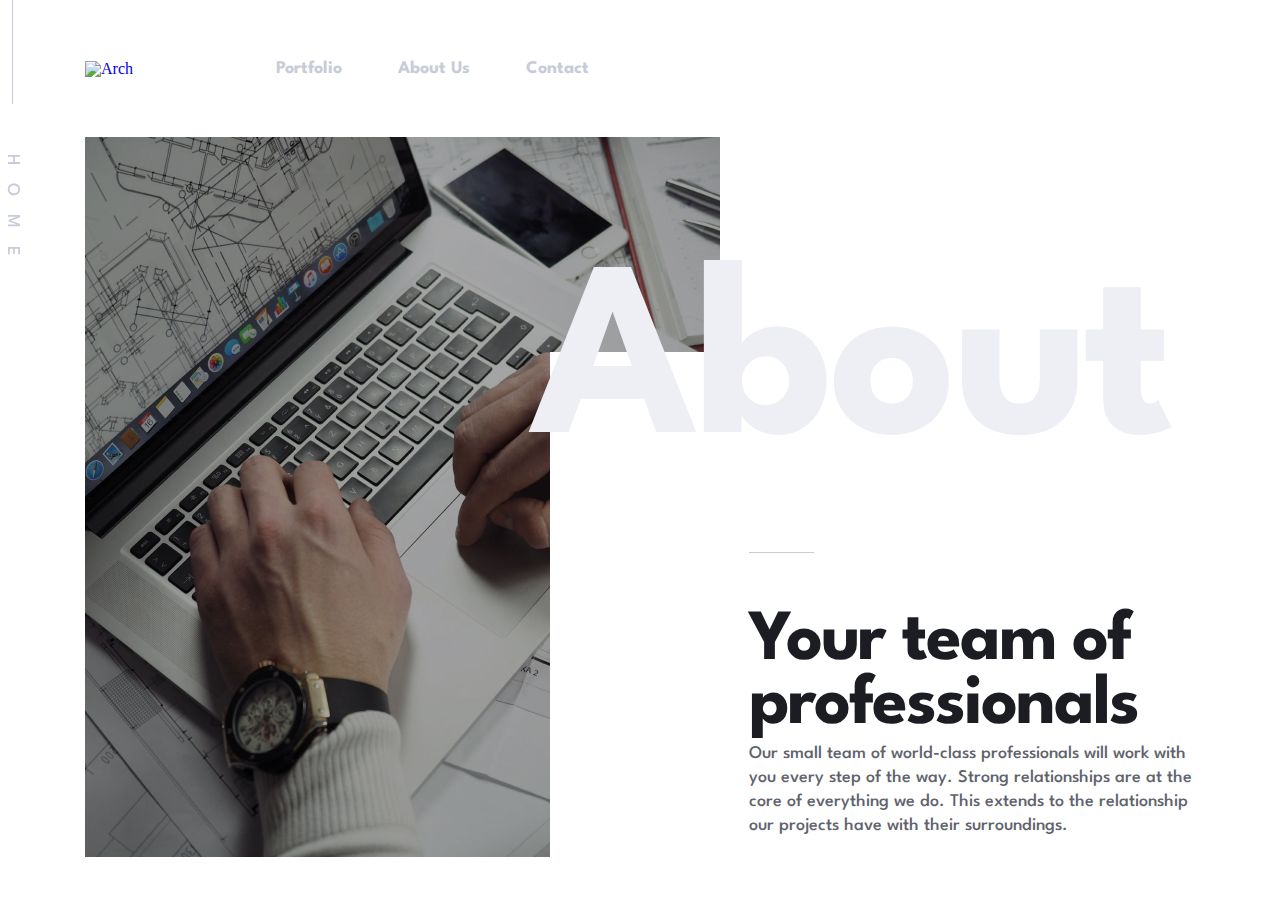
==== about.html @ a63f245d "feat: add section-team" ====
<!DOCTYPE html>
<html lang="en">
<head>
    <meta charset="UTF-8">
    <meta name="viewport" content="width=device-width, initial-scale=1.0">
    <title>Document</title>
    <link rel="stylesheet" href="./css/import.css">
</head>
<body>
    <div class="content">
        <div class="home-logo">
            <div class="line"></div>
            <div class="home">HOME</div>
        </div>
        <header class="contianer">
            <nav>
              <a href="#">
                <img src="./img/Arch.svg" alt="Arch" />
              </a>
              <ul>
                <li>
                  <a href="#">Portfolio</a>
                </li>
                <li>
                  <a href="#">About Us</a>
                </li>
                <li>
                  <a href="#">Contact</a>
                </li>
              </ul>
            </nav>
        </header>
    </div>
    <main>
        <section class="team contianer">
            <div class="info">
                <h3>About</h3>
                <div class="your-of">
                  <div class="line"></div>
                  <h4>Your team of professionals</h4>
                  <p>Our small team of world-class professionals will work with you every step of the way. Strong relationships are at the core of everything we do. This extends to the relationship our projects have with their surroundings.</p>
                </div>
            </div>

        </section>
    </main>
    
</body>
</html>
---- css/import.css ----
/* http://meyerweb.com/eric/tools/css/reset/ 
   v2.0 | 20110126
   License: none (public domain)
*/
@import url("https://fonts.googleapis.com/css2?family=Antonio:wght@100..700&family=Barlow+Condensed:ital,wght@0,100;0,200;0,300;0,400;0,500;0,600;0,700;0,800;0,900;1,100;1,200;1,300;1,400;1,500;1,600;1,700;1,800;1,900&family=Barlow:ital,wght@0,100;0,200;0,300;0,400;0,500;0,600;0,700;0,800;0,900;1,100;1,200;1,300;1,400;1,500;1,600;1,700;1,800;1,900&family=DM+Sans:ital,opsz,wght@0,9..40,100..1000;1,9..40,100..1000&family=Fraunces:ital,opsz,wght@0,9..144,100..900;1,9..144,100..900&family=Ibarra+Real+Nova:ital,wght@0,400..700;1,400..700&family=Inter:slnt@-10..0&family=Kumbh+Sans:wght@100..900&family=League+Spartan:wght@100..900&family=Lexend+Deca&family=Lexend:wght@100..900&family=Manrope:wght@200..800&family=Montserrat:ital,wght@0,100..900;1,100..900&family=Nunito+Sans:ital,opsz,wght@0,6..12,200..1000;1,6..12,200..1000&family=Open+Sans:ital,wght@0,300..800;1,300..800&family=Oswald:wght@200..700&family=Poppins:ital,wght@0,100;0,200;0,300;0,400;0,500;0,600;0,700;0,800;0,900;1,100;1,200;1,300;1,400;1,500;1,600;1,700;1,800;1,900&family=Public+Sans:ital,wght@0,700;1,700&family=Raleway:ital,wght@0,100..900;1,100..900&family=Roboto:ital,wght@0,100;0,300;0,400;0,500;0,700;0,900;1,100;1,300;1,400;1,500;1,700;1,900&family=Rubik:wght@700&display=swap");
html, body, div, span, applet, object, iframe,
h1, h2, h3, h4, h5, h6, p, blockquote, pre,
a, abbr, acronym, address, big, cite, code,
del, dfn, em, img, ins, kbd, q, s, samp,
small, strike, strong, sub, sup, tt, var,
b, u, i, center,
dl, dt, dd, ol, ul, li,
fieldset, form, label, legend,
table, caption, tbody, tfoot, thead, tr, th, td,
article, aside, canvas, details, embed,
figure, figcaption, footer, header, hgroup,
menu, nav, output, ruby, section, summary,
time, mark, audio, video {
  margin: 0;
  padding: 0;
  border: 0;
  font-size: 100%;
  font: inherit;
  vertical-align: baseline;
}

/* HTML5 display-role reset for older browsers */
article, aside, details, figcaption, figure,
footer, header, hgroup, menu, nav, section {
  display: block;
}

body {
  line-height: 1;
}

ol, ul {
  list-style: none;
}

blockquote, q {
  quotes: none;
}

blockquote:before, blockquote:after,
q:before, q:after {
  content: "";
  content: none;
}

table {
  border-collapse: collapse;
  border-spacing: 0;
}

* {
  margin: 0;
  padding: 0;
  box-sizing: border-box;
}

body input button a {
  font-family: "Rubik", sans-seri;
}

ul li {
  list-style: none;
}

a {
  text-decoration: none;
}

.contianer {
  width: 100%;
  max-width: 1110px;
  margin-left: auto;
  margin-right: auto;
  position: relative;
}

.content {
  width: 100%;
  max-width: 1314px;
  margin-left: auto;
  margin-right: auto;
  -moz-column-gap: 72px;
       column-gap: 72px;
}

.btn-our {
  width: 252px;
  height: 72px;
  display: flex;
  align-items: center;
  justify-content: center;
  padding: 0 34.5px;
  -moz-column-gap: 24px;
       column-gap: 24px;
  background-color: #1B1D23;
  border: 0;
}
.btn-our:hover {
  cursor: pointer;
  background-color: #60636D;
}
.btn-our:active {
  background-color: #C8CCD8;
}

.btn {
  width: 80px;
  height: 80px;
  display: flex;
  justify-content: center;
  align-items: center;
  font-family: League Spartan;
  font-size: 18px;
  font-weight: 700;
  line-height: 25px;
  text-align: center;
  color: #7D828F;
  background-color: white;
  border: 0;
}
.btn:hover {
  cursor: pointer;
  background-color: #EEEFF4;
  color: #7D828F;
}
.btn:active {
  background-color: #1B1D23;
  color: white;
}

.btn-about-us {
  padding: 25px 32px 22px 35px;
  display: flex;
  -moz-column-gap: 24px;
       column-gap: 24px;
  background-color: #1B1D23;
  border: 0;
}
.btn-about-us:hover {
  cursor: pointer;
  background-color: #60636D;
}
.btn-about-us:active {
  background-color: #C8CCD8;
}

.home-logo {
  width: 24px;
  height: 272px;
  display: flex;
  margin-right: 15px;
  flex-direction: column;
  align-items: center;
  position: fixed;
}
.home-logo .line {
  width: 1px;
  height: 104px;
  background-color: #c8ccd8;
}
.home-logo .home {
  font-family: League Spartan;
  font-size: 18px;
  font-weight: 500;
  line-height: 24px;
  letter-spacing: 18px;
  text-align: left;
  color: #c8ccd8;
  transform: rotate(90deg);
  margin-top: 98px;
}

header {
  padding: 56px 0px;
}
header nav {
  width: 100%;
  max-width: 504px;
  display: flex;
  justify-content: space-between;
  align-items: center;
}
header nav ul {
  width: 100%;
  max-width: 313px;
  display: flex;
  justify-content: space-between;
  align-items: center;
}
header nav ul li a {
  font-family: League Spartan;
  font-size: 18px;
  font-weight: 700;
  line-height: 25px;
  text-align: left;
  color: #c8ccd8;
}
header nav ul li a:hover {
  cursor: pointer;
  color: #1b1d23;
}

.project {
  background-image: url(../img/Project.png);
  background-repeat: no-repeat;
  height: 720px;
}
.project .project-info {
  padding-left: 190px;
  padding-top: 186px;
  width: 100%;
  max-width: 544px;
  display: flex;
  flex-direction: column;
  align-items: flex-start;
  justify-content: flex-start;
}
.project .project-info h1 {
  font-family: League Spartan;
  font-size: 96px;
  font-weight: 700;
  line-height: 80px;
  letter-spacing: -2px;
  text-align: left;
  color: #fff;
  margin-bottom: 10px;
}
.project .project-info p {
  width: 100%;
  max-width: 445px;
  font-family: League Spartan;
  font-size: 18px;
  font-weight: 500;
  line-height: 24px;
  text-align: left;
  color: #fff;
}
.project .project-info button {
  margin-top: 41px;
}
.project p {
  font-family: League Spartan;
  font-size: 18px;
  font-weight: 700;
  line-height: 25px;
  text-align: right;
}

.section-btn {
  width: 100%;
  max-width: 320px;
  display: flex;
  margin-left: 22px;
  transform: translateY(-80px);
}

main .studio {
  margin-top: 28px;
  background-image: url(../img/studio.png);
  background-size: 375px;
  background-position: right bottom;
  background-repeat: no-repeat;
}
main .studio h2 {
  font-family: League Spartan;
  font-size: 250px;
  line-height: 200px;
  letter-spacing: -5px;
  text-align: left;
  color: #eeeff4;
  margin-left: 20px;
}
main .studio .studio-info {
  transform: translateY(-30px);
  margin-left: 189px;
  width: 100%;
  max-width: 446px;
}
main .studio .studio-info h3 {
  font-family: League Spartan;
  font-size: 72px;
  font-weight: 700;
  line-height: 64px;
  letter-spacing: -2px;
  text-align: left;
  color: #1b1d23;
  padding-bottom: 43px;
}
main .studio .studio-info .pragraph {
  display: flex;
  flex-direction: column;
  row-gap: 30px;
}
main .studio .studio-info .pragraph p {
  font-family: League Spartan;
  font-size: 18px;
  font-weight: 500;
  line-height: 24px;
  text-align: left;
  color: #60636d;
}
main .small {
  margin-top: 200px;
  background-repeat: no-repeat;
  height: 560px;
  background-image: url(../img/small-team.png);
  background-position: right top;
  display: flex;
  flex-direction: column;
  justify-content: center;
}
main .small .team {
  display: flex;
  flex-direction: column;
  align-items: flex-start;
  row-gap: 27px;
  width: 100%;
  max-width: 445px;
  margin-left: 190px;
  margin-top: 167px;
}
main .small .team h3 {
  font-family: League Spartan;
  font-size: 72px;
  font-weight: 700;
  line-height: 64px;
  letter-spacing: -2px;
  text-align: left;
  color: #ffffff;
}
main .small .team button p {
  font-family: League Spartan;
  font-size: 18px;
  font-weight: 700;
  line-height: 25px;
  text-align: right;
  color: white;
}
main .featured {
  margin-top: 200px;
  margin-bottom: 64px;
  display: flex;
  justify-content: space-between;
  align-items: center;
}
main .featured h2 {
  font-family: League Spartan;
  font-size: 72px;
  font-weight: 700;
  line-height: 64px;
  letter-spacing: -2px;
  text-align: left;
}
main .featured button p {
  font-family: League Spartan;
  font-size: 18px;
  font-weight: 700;
  line-height: 25px;
  text-align: right;
  color: white;
}
main .card {
  display: flex;
  justify-content: space-between;
  align-items: center;
  -moz-column-gap: 5px;
       column-gap: 5px;
}
main .card .de-sol {
  width: 100%;
  max-width: 350px;
  height: 560px;
  background-image: url(../img/de-sol.png);
  background-repeat: no-repeat;
}
main .card .de-sol h5 {
  font-family: League Spartan;
  font-size: 250px;
  font-weight: 700;
  line-height: 200px;
  letter-spacing: -5px;
  text-align: right;
  color: #ffffff;
  opacity: 50%;
  margin-top: 45px;
  margin-right: -16px;
  margin-bottom: 212px;
}
main .card .de-sol .info {
  margin-left: 40px;
}
main .card .de-sol .info h4 {
  font-family: League Spartan;
  font-size: 32px;
  font-weight: 700;
  line-height: 40px;
  text-align: left;
  color: #fff;
}
main .card .de-sol .info p {
  font-family: League Spartan;
  font-size: 18px;
  font-weight: 500;
  line-height: 24px;
  text-align: left;
  color: #fff;
}
main .card .tower {
  width: 100%;
  max-width: 350px;
  height: 560px;
  background-image: url(../img/tower.png);
  background-repeat: no-repeat;
}
main .card .tower h5 {
  font-family: League Spartan;
  font-size: 250px;
  font-weight: 700;
  line-height: 200px;
  letter-spacing: -5px;
  text-align: right;
  color: #ffffff;
  opacity: 50%;
  margin-top: 45px;
  margin-right: -16px;
  margin-bottom: 212px;
}
main .card .tower .info {
  margin-left: 40px;
}
main .card .tower .info h4 {
  font-family: League Spartan;
  font-size: 32px;
  font-weight: 700;
  line-height: 40px;
  text-align: left;
  color: #fff;
}
main .card .tower .info p {
  font-family: League Spartan;
  font-size: 18px;
  font-weight: 500;
  line-height: 24px;
  text-align: left;
  color: #fff;
}
main .card .prototype {
  width: 100%;
  max-width: 350px;
  height: 560px;
  background-repeat: no-repeat;
  background-image: url(../img/protaype.png);
}
main .card .prototype h5 {
  font-family: League Spartan;
  font-size: 250px;
  font-weight: 700;
  line-height: 200px;
  letter-spacing: -5px;
  text-align: right;
  color: #ffffff;
  opacity: 50%;
  margin-top: 45px;
  margin-right: -16px;
  margin-bottom: 212px;
}
main .card .prototype .info {
  margin-left: 40px;
}
main .card .prototype .info h4 {
  font-family: League Spartan;
  font-size: 32px;
  font-weight: 700;
  line-height: 40px;
  text-align: left;
  color: #fff;
}
main .card .prototype .info p {
  font-family: League Spartan;
  font-size: 18px;
  font-weight: 500;
  line-height: 24px;
  text-align: left;
  color: #fff;
}

footer {
  display: flex;
  justify-content: space-between;
  align-items: center;
  background-image: linear-gradient(to right, #eeeff4 90%, #fff 90%);
  margin-top: 200px;
}
footer nav {
  width: 100%;
  max-width: 598px;
  display: flex;
  align-items: center;
  -moz-column-gap: 85px;
       column-gap: 85px;
}
footer nav .div-arch {
  width: 200px;
  height: 200px;
  background-color: #1b1d23;
  display: flex;
  justify-content: center;
  align-items: center;
}
footer nav ul {
  width: 100%;
  max-width: 313px;
  display: flex;
  justify-content: space-between;
  align-items: center;
}
footer nav ul li a {
  font-family: League Spartan;
  font-size: 18px;
  font-weight: 700;
  line-height: 25px;
  text-align: left;
  color: #c8ccd8;
}
footer nav ul li a:hover {
  cursor: pointer;
  color: #1b1d23;
}
footer button p {
  font-family: League Spartan;
  font-size: 18px;
  font-weight: 700;
  line-height: 25px;
  text-align: right;
  color: #fff;
}

main .team {
  background-image: url(../img/About.png);
  background-repeat: no-repeat;
  background-size: 635px;
  height: 720px;
  display: flex;
  justify-content: flex-end;
  align-items: flex-end;
}
main .team .info {
  width: 100%;
  max-width: 645px;
  height: 505px;
  display: flex;
  flex-direction: column;
  align-items: flex-end;
  background-color: #fff;
  justify-content: space-between;
}
main .team .info h3 {
  font-family: League Spartan;
  font-size: 250px;
  font-weight: 700;
  line-height: 200px;
  letter-spacing: -5px;
  text-align: right;
  color: #EEEFF4;
  transform: translate(-25px, -80px);
}
main .team .info .your-of {
  width: 100%;
  height: 341px;
  max-width: 446px;
}
main .team .info .your-of .line {
  width: 65px;
  height: 1px;
  left: 1px;
  background-color: #C8CCD8;
}
main .team .info .your-of h4 {
  font-family: League Spartan;
  font-size: 72px;
  font-weight: 700;
  line-height: 64px;
  letter-spacing: -2px;
  text-align: left;
  color: #1B1D23;
  margin-top: 57px;
  margin-bottom: 4px;
}
main .team .info .your-of p {
  font-family: League Spartan;
  font-size: 18px;
  font-weight: 500;
  line-height: 24px;
  text-align: left;
  color: #60636D;
}/*# sourceMappingURL=import.css.map */
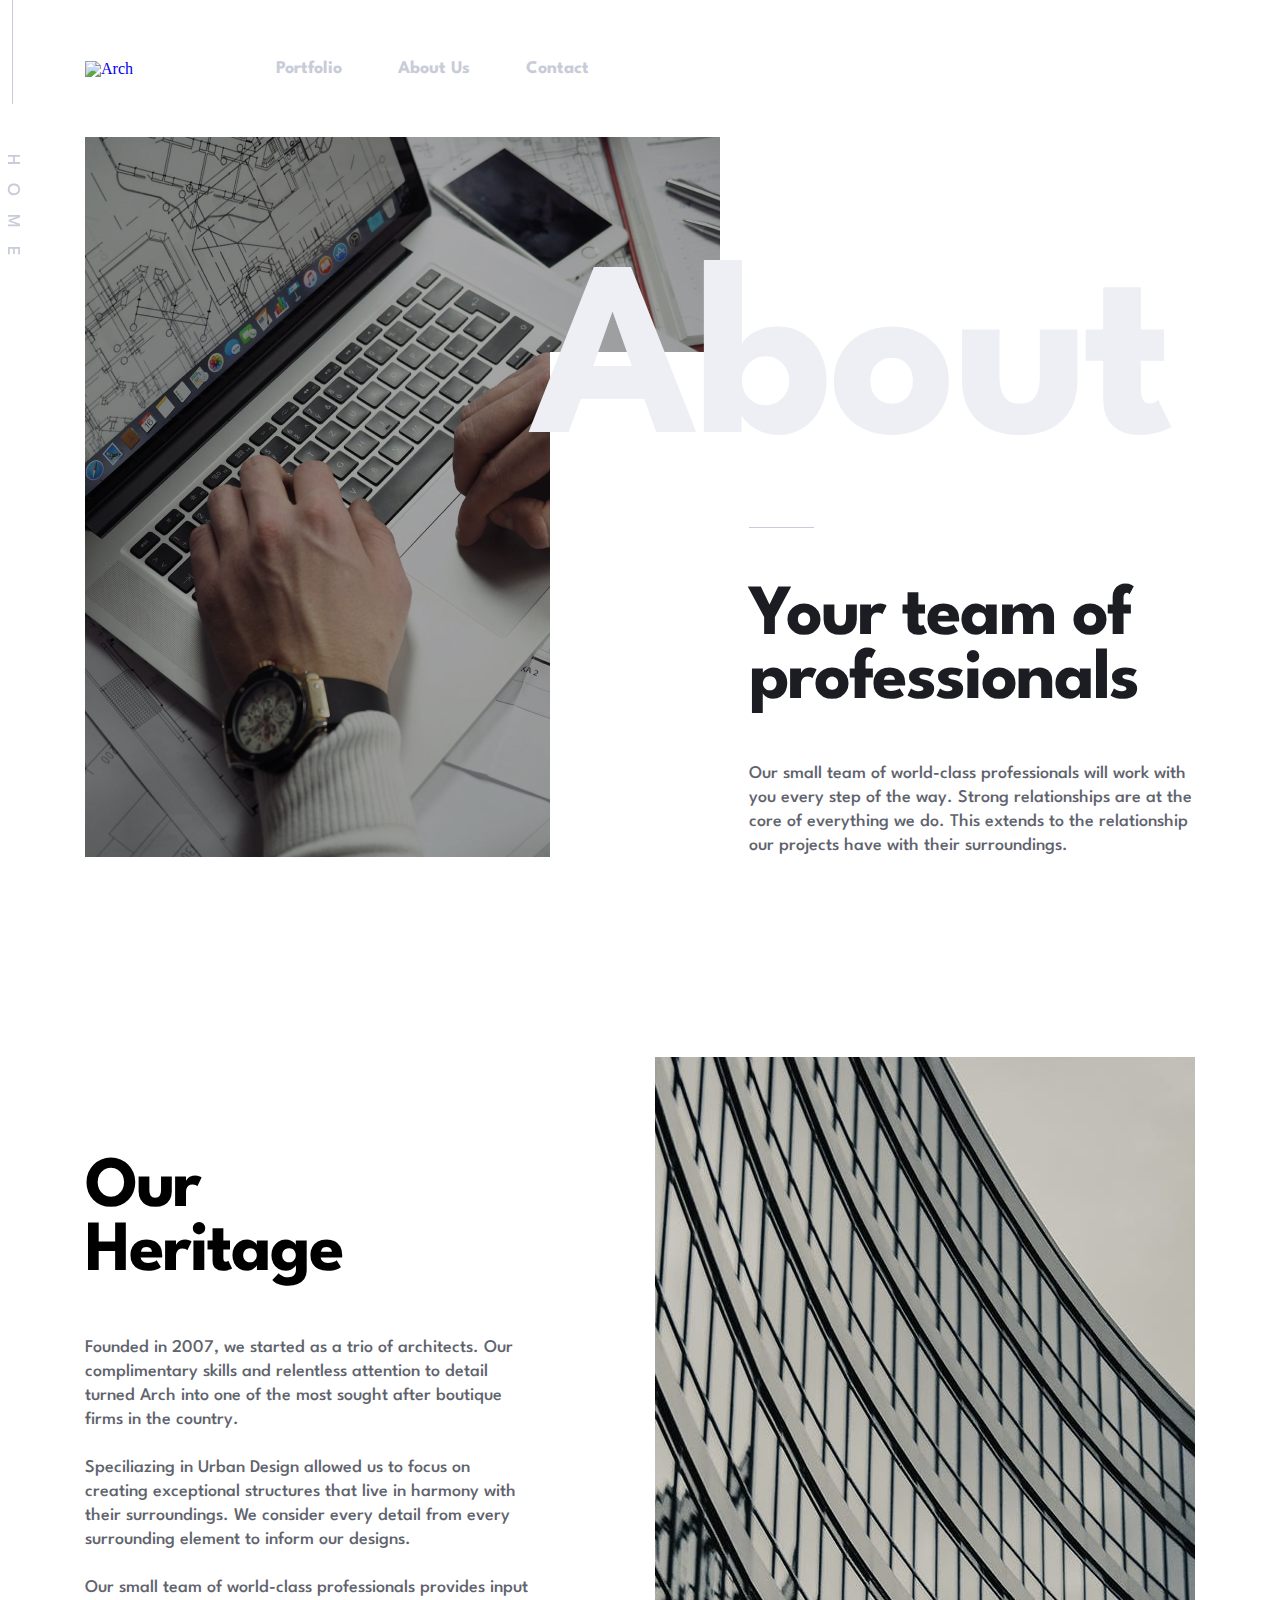
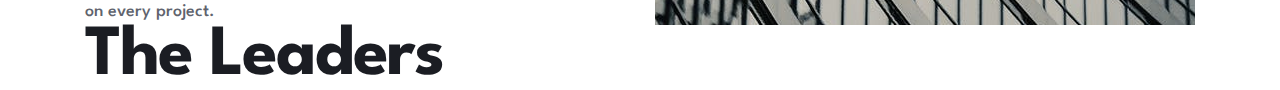
==== commit 5e5458c9: "feat: add h4 the section-leaders" ====
--- a/about.html
+++ b/about.html
@@ -41,6 +41,17 @@
                   <p>Our small team of world-class professionals will work with you every step of the way. Strong relationships are at the core of everything we do. This extends to the relationship our projects have with their surroundings.</p>
                 </div>
             </div>
+        </section>
+        <section class="heritage contianer">
+          <h4>Our Heritage</h4>
+          <div class="paragrif">
+            <p>Founded in 2007, we started as a trio of architects. Our complimentary skills and relentless attention to detail turned Arch into one of the most sought after boutique firms in the country.</p>
+            <p>Speciliazing in Urban Design allowed us to focus on creating exceptional structures that live in harmony with their surroundings. We consider every detail from every surrounding element to inform our designs. </p>
+            <p>Our small team of world-class professionals provides input on every project.</p>
+          </div>
+        </section>
+        <section class="leaders contianer">
+          <h4>The Leaders</h4>
 
         </section>
     </main>
--- a/css/import.css
+++ b/css/import.css
@@ -573,6 +573,7 @@
   width: 100%;
   height: 341px;
   max-width: 446px;
+  transform: translateY(-25px);
 }
 main .team .info .your-of .line {
   width: 65px;
@@ -589,7 +590,7 @@
   text-align: left;
   color: #1B1D23;
   margin-top: 57px;
-  margin-bottom: 4px;
+  margin-bottom: 49px;
 }
 main .team .info .your-of p {
   font-family: League Spartan;
@@ -598,4 +599,52 @@
   line-height: 24px;
   text-align: left;
   color: #60636D;
+}
+main .heritage {
+  background-image: url(../img/heritoge.png);
+  background-repeat: no-repeat;
+  background-position: top right;
+  height: 568px;
+  margin-top: 200px;
+}
+main .heritage h4 {
+  padding-top: 100px;
+  width: 100%;
+  max-width: 350px;
+  font-family: League Spartan;
+  font-size: 72px;
+  font-weight: 700;
+  line-height: 64px;
+  letter-spacing: -2px;
+  text-align: left;
+  margin-bottom: 51px;
+}
+main .heritage .paragrif {
+  width: 100%;
+  max-width: 445px;
+  height: 288px;
+  display: flex;
+  flex-direction: column;
+  justify-content: space-between;
+}
+main .heritage .paragrif p {
+  font-family: League Spartan;
+  font-size: 18px;
+  font-weight: 500;
+  line-height: 24px;
+  text-align: left;
+  color: #60636D;
+}
+main .leaders {
+  display: flex;
+  justify-content: space-between;
+}
+main .leaders h4 {
+  font-family: League Spartan;
+  font-size: 72px;
+  font-weight: 700;
+  line-height: 64px;
+  letter-spacing: -2px;
+  text-align: left;
+  color: #1B1D23;
 }/*# sourceMappingURL=import.css.map */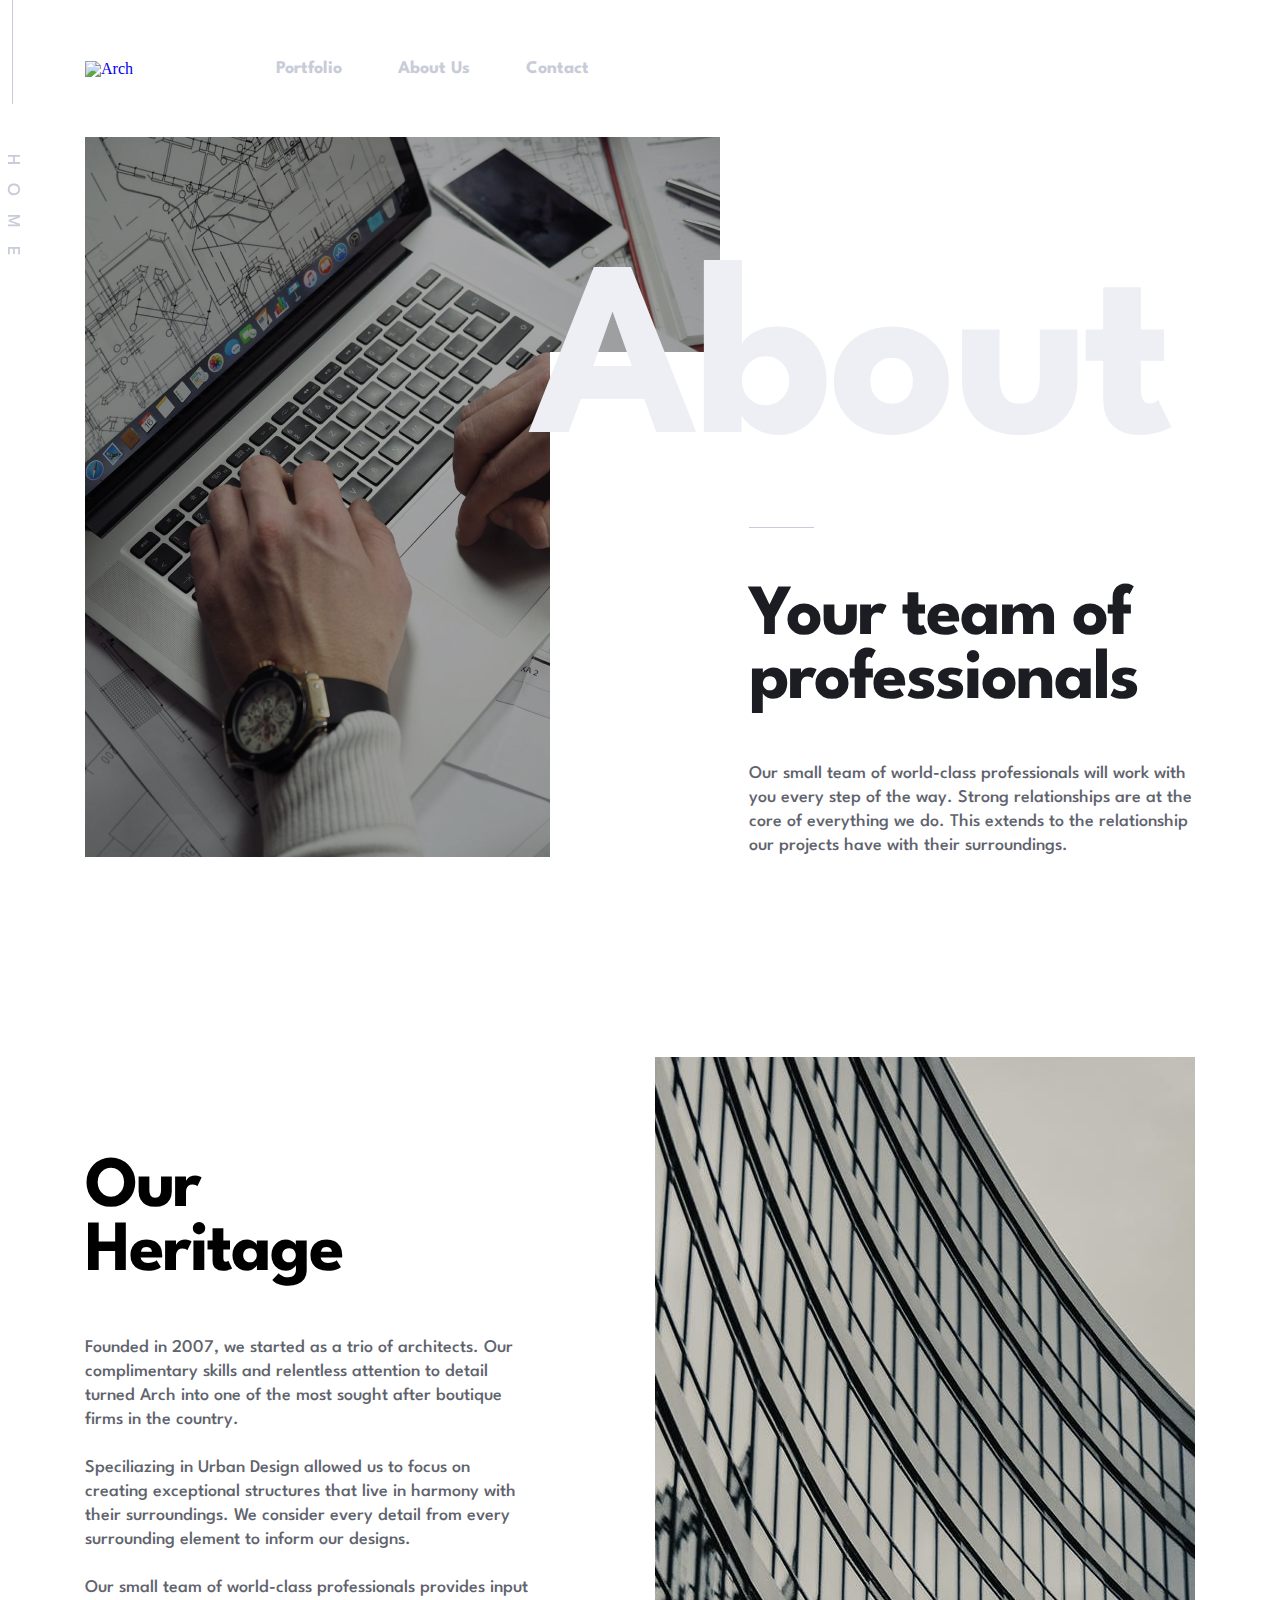
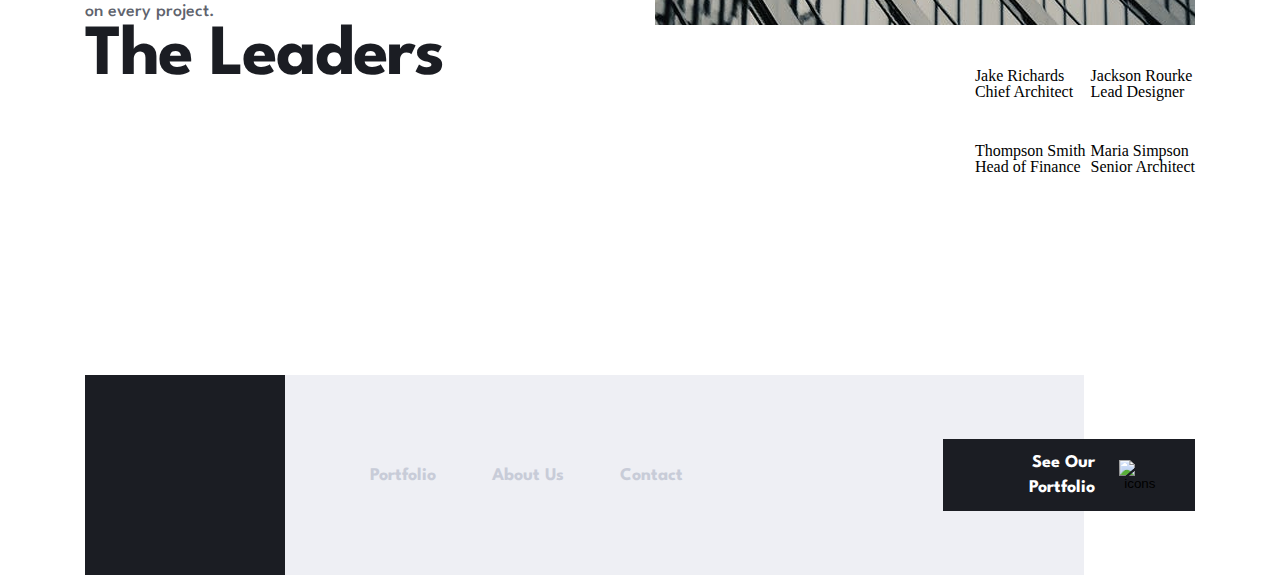
==== commit 80685631: "feat:add about footer" ====
--- a/about.html
+++ b/about.html
@@ -1,60 +1,178 @@
 <!DOCTYPE html>
 <html lang="en">
-<head>
-    <meta charset="UTF-8">
-    <meta name="viewport" content="width=device-width, initial-scale=1.0">
+  <head>
+    <meta charset="UTF-8" />
+    <meta name="viewport" content="width=device-width, initial-scale=1.0" />
     <title>Document</title>
-    <link rel="stylesheet" href="./css/import.css">
-</head>
-<body>
+    <link rel="stylesheet" href="./css/import.css" />
+  </head>
+  <body>
     <div class="content">
-        <div class="home-logo">
-            <div class="line"></div>
-            <div class="home">HOME</div>
-        </div>
-        <header class="contianer">
-            <nav>
-              <a href="#">
-                <img src="./img/Arch.svg" alt="Arch" />
-              </a>
-              <ul>
-                <li>
-                  <a href="#">Portfolio</a>
-                </li>
-                <li>
-                  <a href="#">About Us</a>
-                </li>
-                <li>
-                  <a href="#">Contact</a>
-                </li>
-              </ul>
-            </nav>
-        </header>
+      <div class="home-logo">
+        <div class="line"></div>
+        <div class="home">HOME</div>
+      </div>
+      <header class="contianer">
+        <nav>
+          <a href="#">
+            <img src="./img/Arch.svg" alt="Arch" />
+          </a>
+          <ul>
+            <li>
+              <a href="#">Portfolio</a>
+            </li>
+            <li>
+              <a href="#">About Us</a>
+            </li>
+            <li>
+              <a href="#">Contact</a>
+            </li>
+          </ul>
+        </nav>
+      </header>
     </div>
     <main>
-        <section class="team contianer">
-            <div class="info">
-                <h3>About</h3>
-                <div class="your-of">
-                  <div class="line"></div>
-                  <h4>Your team of professionals</h4>
-                  <p>Our small team of world-class professionals will work with you every step of the way. Strong relationships are at the core of everything we do. This extends to the relationship our projects have with their surroundings.</p>
-                </div>
-            </div>
-        </section>
-        <section class="heritage contianer">
-          <h4>Our Heritage</h4>
-          <div class="paragrif">
-            <p>Founded in 2007, we started as a trio of architects. Our complimentary skills and relentless attention to detail turned Arch into one of the most sought after boutique firms in the country.</p>
-            <p>Speciliazing in Urban Design allowed us to focus on creating exceptional structures that live in harmony with their surroundings. We consider every detail from every surrounding element to inform our designs. </p>
-            <p>Our small team of world-class professionals provides input on every project.</p>
+      <section class="team contianer">
+        <div class="info">
+          <h3>About</h3>
+          <div class="your-of">
+            <div class="line"></div>
+            <h4>Your team of professionals</h4>
+            <p>
+              Our small team of world-class professionals will work with you
+              every step of the way. Strong relationships are at the core of
+              everything we do. This extends to the relationship our projects
+              have with their surroundings.
+            </p>
           </div>
-        </section>
-        <section class="leaders contianer">
-          <h4>The Leaders</h4>
+        </div>
+      </section>
+      <section class="heritage contianer">
+        <h4>Our Heritage</h4>
+        <div class="paragrif">
+          <p>
+            Founded in 2007, we started as a trio of architects. Our
+            complimentary skills and relentless attention to detail turned Arch
+            into one of the most sought after boutique firms in the country.
+          </p>
+          <p>
+            Speciliazing in Urban Design allowed us to focus on creating
+            exceptional structures that live in harmony with their surroundings.
+            We consider every detail from every surrounding element to inform
+            our designs.
+          </p>
+          <p>
+            Our small team of world-class professionals provides input on every
+            project.
+          </p>
+        </div>
+      </section>
+      <section class="leaders contianer">
+        <h4>The Leaders</h4>
+        <div class="card">
+          <div class="list">
+            <article>
+              <div class="richards">
+                <a href="#">
+                  <svg width="40" height="40" viewBox="0 0 40 40" fill="none" xmlns="http://www.w3.org/2000/svg">
+                    <path id="Shape" fill-rule="evenodd" clip-rule="evenodd" d="M4 0H36C38.2 0 40 1.8 40 4V36C40 38.2 38.2 40 36 40H4C1.8 40 0 38.2 0 36V4C0 1.8 1.8 0 4 0ZM12 34V16H6V34H12ZM9 12.6C7 12.6 5.4 11 5.4 9C5.4 7 7 5.4 9 5.4C11 5.4 12.6 7 12.6 9C12.6 11 11 12.6 9 12.6ZM28 34H34V22.6C34 18.8 30.8 15.6 27 15.6C25.2 15.6 23 16.8 22 18.4V16H16V34H22V23.4C22 21.8001 23.4 20.4 25 20.4C26.6 20.4 28 21.8001 28 23.4V34Z" fill="white"/>
+                  </svg>
+                </a>
+                <a href="#">
+                  <svg width="40" height="33" viewBox="0 0 40 33" fill="none" xmlns="http://www.w3.org/2000/svg">
+                    <g id="iconmonstr-twitter-1">
+                    <path id="Path" d="M40 4.26167C38.5283 4.915 36.9467 5.355 35.2867 5.55333C36.9817 4.53833 38.2833 2.93 38.895 1.01333C37.31 1.95333 35.5533 2.63667 33.6833 3.005C32.1883 1.41 30.0533 0.413334 27.6933 0.413334C22.395 0.413334 18.5017 5.35667 19.6983 10.4883C12.88 10.1467 6.83333 6.88 2.785 1.915C0.635 5.60333 1.67 10.4283 5.32333 12.8717C3.98 12.8283 2.71333 12.46 1.60833 11.845C1.51833 15.6467 4.24333 19.2033 8.19 19.995C7.035 20.3083 5.77 20.3817 4.48333 20.135C5.52667 23.395 8.55667 25.7667 12.15 25.8333C8.7 28.5383 4.35333 29.7467 0 29.2333C3.63167 31.5617 7.94667 32.92 12.58 32.92C27.8167 32.92 36.425 20.0517 35.905 8.51C37.5083 7.35167 38.9 5.90667 40 4.26167Z" fill="white"/>
+                    </g>
+                  </svg>
+                </a>
+              </div>
+              <h5>
+                Jake Richards
+              </h5>
+              <p>Chief Architect</p>
+            </article>
+            <article>
+              <div class="smith">
+                <a href="#">
+                  <svg width="40" height="40" viewBox="0 0 40 40" fill="none" xmlns="http://www.w3.org/2000/svg">
+                    <path id="Shape" fill-rule="evenodd" clip-rule="evenodd" d="M4 0H36C38.2 0 40 1.8 40 4V36C40 38.2 38.2 40 36 40H4C1.8 40 0 38.2 0 36V4C0 1.8 1.8 0 4 0ZM12 34V16H6V34H12ZM9 12.6C7 12.6 5.4 11 5.4 9C5.4 7 7 5.4 9 5.4C11 5.4 12.6 7 12.6 9C12.6 11 11 12.6 9 12.6ZM28 34H34V22.6C34 18.8 30.8 15.6 27 15.6C25.2 15.6 23 16.8 22 18.4V16H16V34H22V23.4C22 21.8001 23.4 20.4 25 20.4C26.6 20.4 28 21.8001 28 23.4V34Z" fill="white"/>
+                  </svg>
+                </a>
+                <a href="#">
+                  <svg width="40" height="33" viewBox="0 0 40 33" fill="none" xmlns="http://www.w3.org/2000/svg">
+                    <g id="iconmonstr-twitter-1">
+                    <path id="Path" d="M40 4.26167C38.5283 4.915 36.9467 5.355 35.2867 5.55333C36.9817 4.53833 38.2833 2.93 38.895 1.01333C37.31 1.95333 35.5533 2.63667 33.6833 3.005C32.1883 1.41 30.0533 0.413334 27.6933 0.413334C22.395 0.413334 18.5017 5.35667 19.6983 10.4883C12.88 10.1467 6.83333 6.88 2.785 1.915C0.635 5.60333 1.67 10.4283 5.32333 12.8717C3.98 12.8283 2.71333 12.46 1.60833 11.845C1.51833 15.6467 4.24333 19.2033 8.19 19.995C7.035 20.3083 5.77 20.3817 4.48333 20.135C5.52667 23.395 8.55667 25.7667 12.15 25.8333C8.7 28.5383 4.35333 29.7467 0 29.2333C3.63167 31.5617 7.94667 32.92 12.58 32.92C27.8167 32.92 36.425 20.0517 35.905 8.51C37.5083 7.35167 38.9 5.90667 40 4.26167Z" fill="white"/>
+                    </g>
+                  </svg>
+                </a>
+              </div>
+              <h5>Thompson Smith</h5>
+              <p>Head of Finance</p>
+            </article>
+          </div>
+          <div class="list">
+            <article>
+              <div class="rourke">
+                <a href="#">
+                  <svg width="40" height="40" viewBox="0 0 40 40" fill="none" xmlns="http://www.w3.org/2000/svg">
+                    <path id="Shape" fill-rule="evenodd" clip-rule="evenodd" d="M4 0H36C38.2 0 40 1.8 40 4V36C40 38.2 38.2 40 36 40H4C1.8 40 0 38.2 0 36V4C0 1.8 1.8 0 4 0ZM12 34V16H6V34H12ZM9 12.6C7 12.6 5.4 11 5.4 9C5.4 7 7 5.4 9 5.4C11 5.4 12.6 7 12.6 9C12.6 11 11 12.6 9 12.6ZM28 34H34V22.6C34 18.8 30.8 15.6 27 15.6C25.2 15.6 23 16.8 22 18.4V16H16V34H22V23.4C22 21.8001 23.4 20.4 25 20.4C26.6 20.4 28 21.8001 28 23.4V34Z" fill="white"/>
+                  </svg>
+                </a>
+                <a href="#">
+                  <svg width="40" height="33" viewBox="0 0 40 33" fill="none" xmlns="http://www.w3.org/2000/svg">
+                    <g id="iconmonstr-twitter-1">
+                    <path id="Path" d="M40 4.26167C38.5283 4.915 36.9467 5.355 35.2867 5.55333C36.9817 4.53833 38.2833 2.93 38.895 1.01333C37.31 1.95333 35.5533 2.63667 33.6833 3.005C32.1883 1.41 30.0533 0.413334 27.6933 0.413334C22.395 0.413334 18.5017 5.35667 19.6983 10.4883C12.88 10.1467 6.83333 6.88 2.785 1.915C0.635 5.60333 1.67 10.4283 5.32333 12.8717C3.98 12.8283 2.71333 12.46 1.60833 11.845C1.51833 15.6467 4.24333 19.2033 8.19 19.995C7.035 20.3083 5.77 20.3817 4.48333 20.135C5.52667 23.395 8.55667 25.7667 12.15 25.8333C8.7 28.5383 4.35333 29.7467 0 29.2333C3.63167 31.5617 7.94667 32.92 12.58 32.92C27.8167 32.92 36.425 20.0517 35.905 8.51C37.5083 7.35167 38.9 5.90667 40 4.26167Z" fill="white"/>
+                    </g>
+                  </svg>
+                </a>
+              </div>
+              <h5>Jackson Rourke</h5>
+              <p>Lead Designer</p>
+            </article>
+            <article>
+              <div class="simpson">
+                <a href="#">
+                  <svg width="40" height="40" viewBox="0 0 40 40" fill="none" xmlns="http://www.w3.org/2000/svg">
+                    <path id="Shape" fill-rule="evenodd" clip-rule="evenodd" d="M4 0H36C38.2 0 40 1.8 40 4V36C40 38.2 38.2 40 36 40H4C1.8 40 0 38.2 0 36V4C0 1.8 1.8 0 4 0ZM12 34V16H6V34H12ZM9 12.6C7 12.6 5.4 11 5.4 9C5.4 7 7 5.4 9 5.4C11 5.4 12.6 7 12.6 9C12.6 11 11 12.6 9 12.6ZM28 34H34V22.6C34 18.8 30.8 15.6 27 15.6C25.2 15.6 23 16.8 22 18.4V16H16V34H22V23.4C22 21.8001 23.4 20.4 25 20.4C26.6 20.4 28 21.8001 28 23.4V34Z" fill="white"/>
+                  </svg>
+                </a>
+                <a href="#">
+                  <svg width="40" height="33" viewBox="0 0 40 33" fill="none" xmlns="http://www.w3.org/2000/svg">
+                    <g id="iconmonstr-twitter-1">
+                    <path id="Path" d="M40 4.26167C38.5283 4.915 36.9467 5.355 35.2867 5.55333C36.9817 4.53833 38.2833 2.93 38.895 1.01333C37.31 1.95333 35.5533 2.63667 33.6833 3.005C32.1883 1.41 30.0533 0.413334 27.6933 0.413334C22.395 0.413334 18.5017 5.35667 19.6983 10.4883C12.88 10.1467 6.83333 6.88 2.785 1.915C0.635 5.60333 1.67 10.4283 5.32333 12.8717C3.98 12.8283 2.71333 12.46 1.60833 11.845C1.51833 15.6467 4.24333 19.2033 8.19 19.995C7.035 20.3083 5.77 20.3817 4.48333 20.135C5.52667 23.395 8.55667 25.7667 12.15 25.8333C8.7 28.5383 4.35333 29.7467 0 29.2333C3.63167 31.5617 7.94667 32.92 12.58 32.92C27.8167 32.92 36.425 20.0517 35.905 8.51C37.5083 7.35167 38.9 5.90667 40 4.26167Z" fill="white"/>
+                    </g>
+                  </svg>
+                </a>
+              </div>
+              <h5>Maria Simpson</h5>
+              <p>Senior Architect</p>
+            </article>
+          </div>
+        </div>
+      </section>
+    </main>
+    <footer class="contianer">
+      <nav>
+        <div class="div-arch">
+          <img src="./img/Arch-footer.svg" alt="">
+        </div>
+        <ul>
+          <li>
+            <a href="#">Portfolio</a>
+          </li>
+          <li>
+            <a href="#">About Us</a>
+          </li>
+          <li>
+            <a href="#">Contact</a>
+          </li>
+        </ul>
+      </nav>
+      <button class="btn-our">
+        <p>See Our Portfolio</p>
+        <img src="./img/icons.svg" alt="icons" />
+      </button>
 
-        </section>
-    </main>
-    
-</body>
-</html>+  </footer>
+  </body>
+</html>
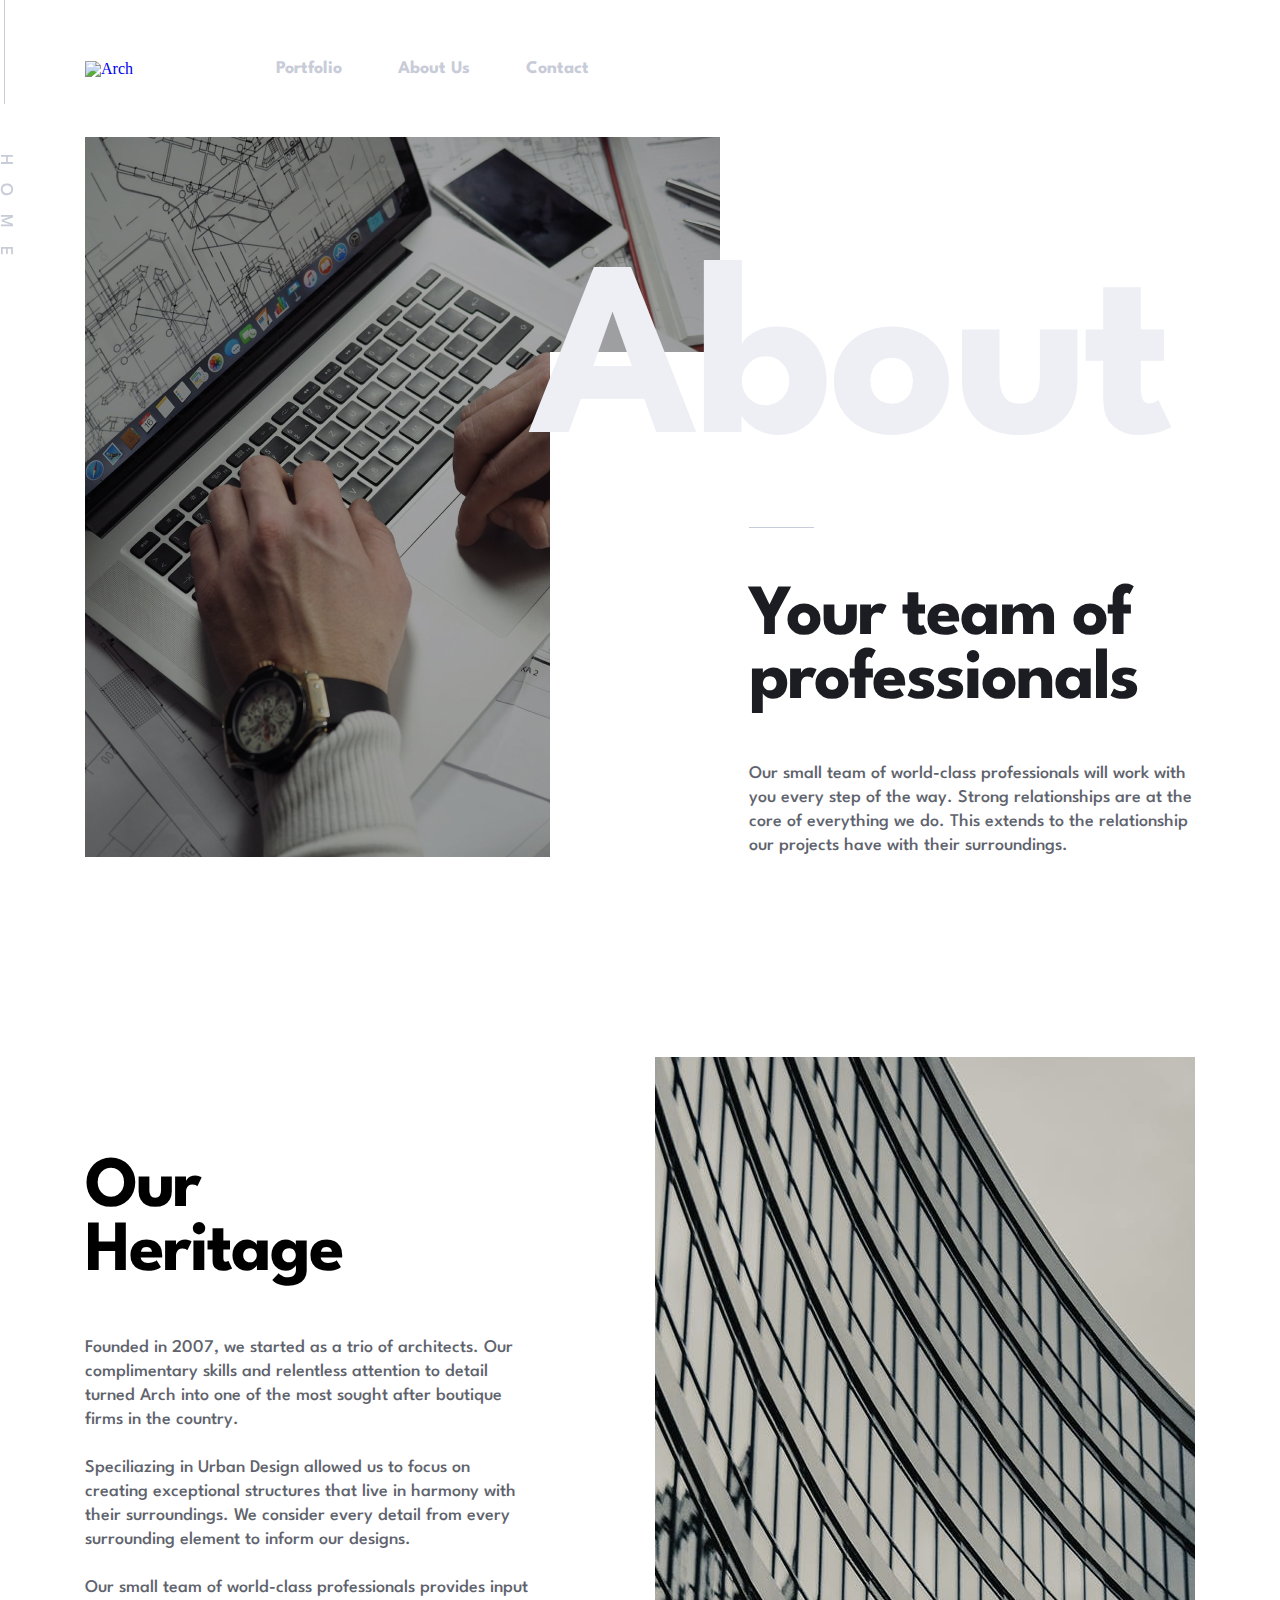
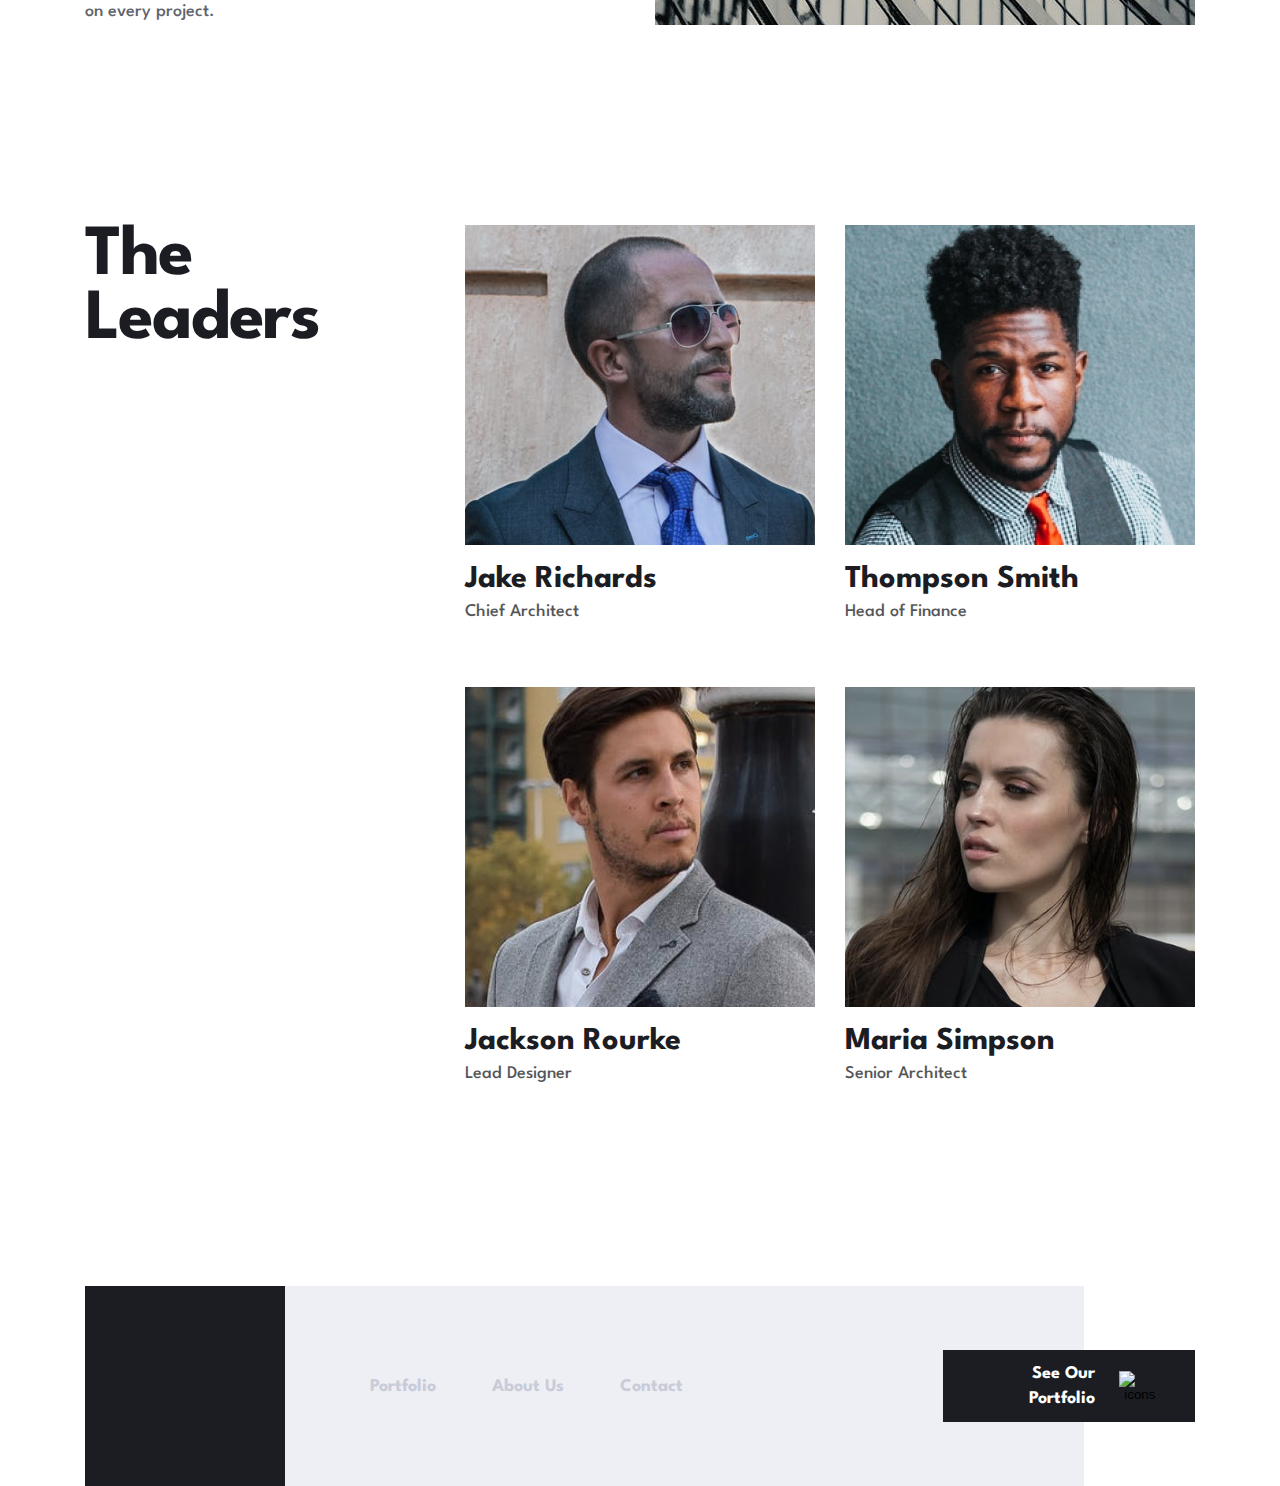
==== commit dcb4a2bb: "feat: add media" ====
--- a/about.html
+++ b/about.html
@@ -32,7 +32,7 @@
       </header>
     </div>
     <main>
-      <section class="team contianer">
+      <section class="about contianer">
         <div class="info">
           <h3>About</h3>
           <div class="your-of">
--- a/css/import.css
+++ b/css/import.css
@@ -84,8 +84,6 @@
   max-width: 1314px;
   margin-left: auto;
   margin-right: auto;
-  -moz-column-gap: 72px;
-       column-gap: 72px;
 }
 
 .btn-our {
@@ -153,7 +151,7 @@
   width: 24px;
   height: 272px;
   display: flex;
-  margin-right: 15px;
+  padding-right: 15px;
   flex-direction: column;
   align-items: center;
   position: fixed;
@@ -208,6 +206,7 @@
 .project {
   background-image: url(../img/Project.png);
   background-repeat: no-repeat;
+  background-size: cover;
   height: 720px;
 }
 .project .project-info {
@@ -540,7 +539,7 @@
   color: #fff;
 }
 
-main .team {
+main .about {
   background-image: url(../img/About.png);
   background-repeat: no-repeat;
   background-size: 635px;
@@ -549,7 +548,7 @@
   justify-content: flex-end;
   align-items: flex-end;
 }
-main .team .info {
+main .about .info {
   width: 100%;
   max-width: 645px;
   height: 505px;
@@ -559,7 +558,7 @@
   background-color: #fff;
   justify-content: space-between;
 }
-main .team .info h3 {
+main .about .info h3 {
   font-family: League Spartan;
   font-size: 250px;
   font-weight: 700;
@@ -569,19 +568,19 @@
   color: #EEEFF4;
   transform: translate(-25px, -80px);
 }
-main .team .info .your-of {
+main .about .info .your-of {
   width: 100%;
   height: 341px;
   max-width: 446px;
   transform: translateY(-25px);
 }
-main .team .info .your-of .line {
+main .about .info .your-of .line {
   width: 65px;
   height: 1px;
   left: 1px;
   background-color: #C8CCD8;
 }
-main .team .info .your-of h4 {
+main .about .info .your-of h4 {
   font-family: League Spartan;
   font-size: 72px;
   font-weight: 700;
@@ -592,7 +591,7 @@
   margin-top: 57px;
   margin-bottom: 49px;
 }
-main .team .info .your-of p {
+main .about .info .your-of p {
   font-family: League Spartan;
   font-size: 18px;
   font-weight: 500;
@@ -636,10 +635,12 @@
   color: #60636D;
 }
 main .leaders {
+  margin-top: 200px;
   display: flex;
   justify-content: space-between;
 }
 main .leaders h4 {
+  width: 350px;
   font-family: League Spartan;
   font-size: 72px;
   font-weight: 700;
@@ -647,4 +648,76 @@
   letter-spacing: -2px;
   text-align: left;
   color: #1B1D23;
+}
+main .leaders .card {
+  width: 100%;
+  max-width: 730px;
+  display: flex;
+  flex-direction: column;
+  row-gap: 63px;
+}
+main .leaders .card .list {
+  display: flex;
+  -moz-column-gap: 30px;
+       column-gap: 30px;
+}
+main .leaders .card .list article {
+  width: 100%;
+  max-width: 350px;
+}
+main .leaders .card .list article h5 {
+  margin-top: 15px;
+  font-family: League Spartan;
+  font-size: 32px;
+  font-weight: 700;
+  line-height: 40px;
+  text-align: left;
+  color: #1B1D23;
+  width: 350px;
+}
+main .leaders .card .list article p {
+  font-family: League Spartan;
+  font-size: 18px;
+  font-weight: 500;
+  line-height: 24px;
+  text-align: left;
+  color: #1B1D23;
+  opacity: 75%;
+}
+main .leaders .card .list article div {
+  width: 100%;
+  max-width: 350px;
+  height: 320px;
+  display: flex;
+  justify-content: center;
+  align-items: center;
+  -moz-column-gap: 32px;
+       column-gap: 32px;
+}
+main .leaders .card .list article div a {
+  display: none;
+}
+main .leaders .card .list article div:hover {
+  cursor: pointer;
+  opacity: 50%;
+  background-color: #1B1D23;
+}
+main .leaders .card .list article div:hover a {
+  display: block;
+}
+main .leaders .card .list article .richards {
+  background-image: url(../img/Richards.png);
+  background-repeat: no-repeat;
+}
+main .leaders .card .list article .smith {
+  background-repeat: no-repeat;
+  background-image: url(../img/smith.png);
+}
+main .leaders .card .list article .rourke {
+  background-repeat: no-repeat;
+  background-image: url(../img/Rourke.png);
+}
+main .leaders .card .list article .simpson {
+  background-repeat: no-repeat;
+  background-image: url(../img/Simpson.png);
 }/*# sourceMappingURL=import.css.map */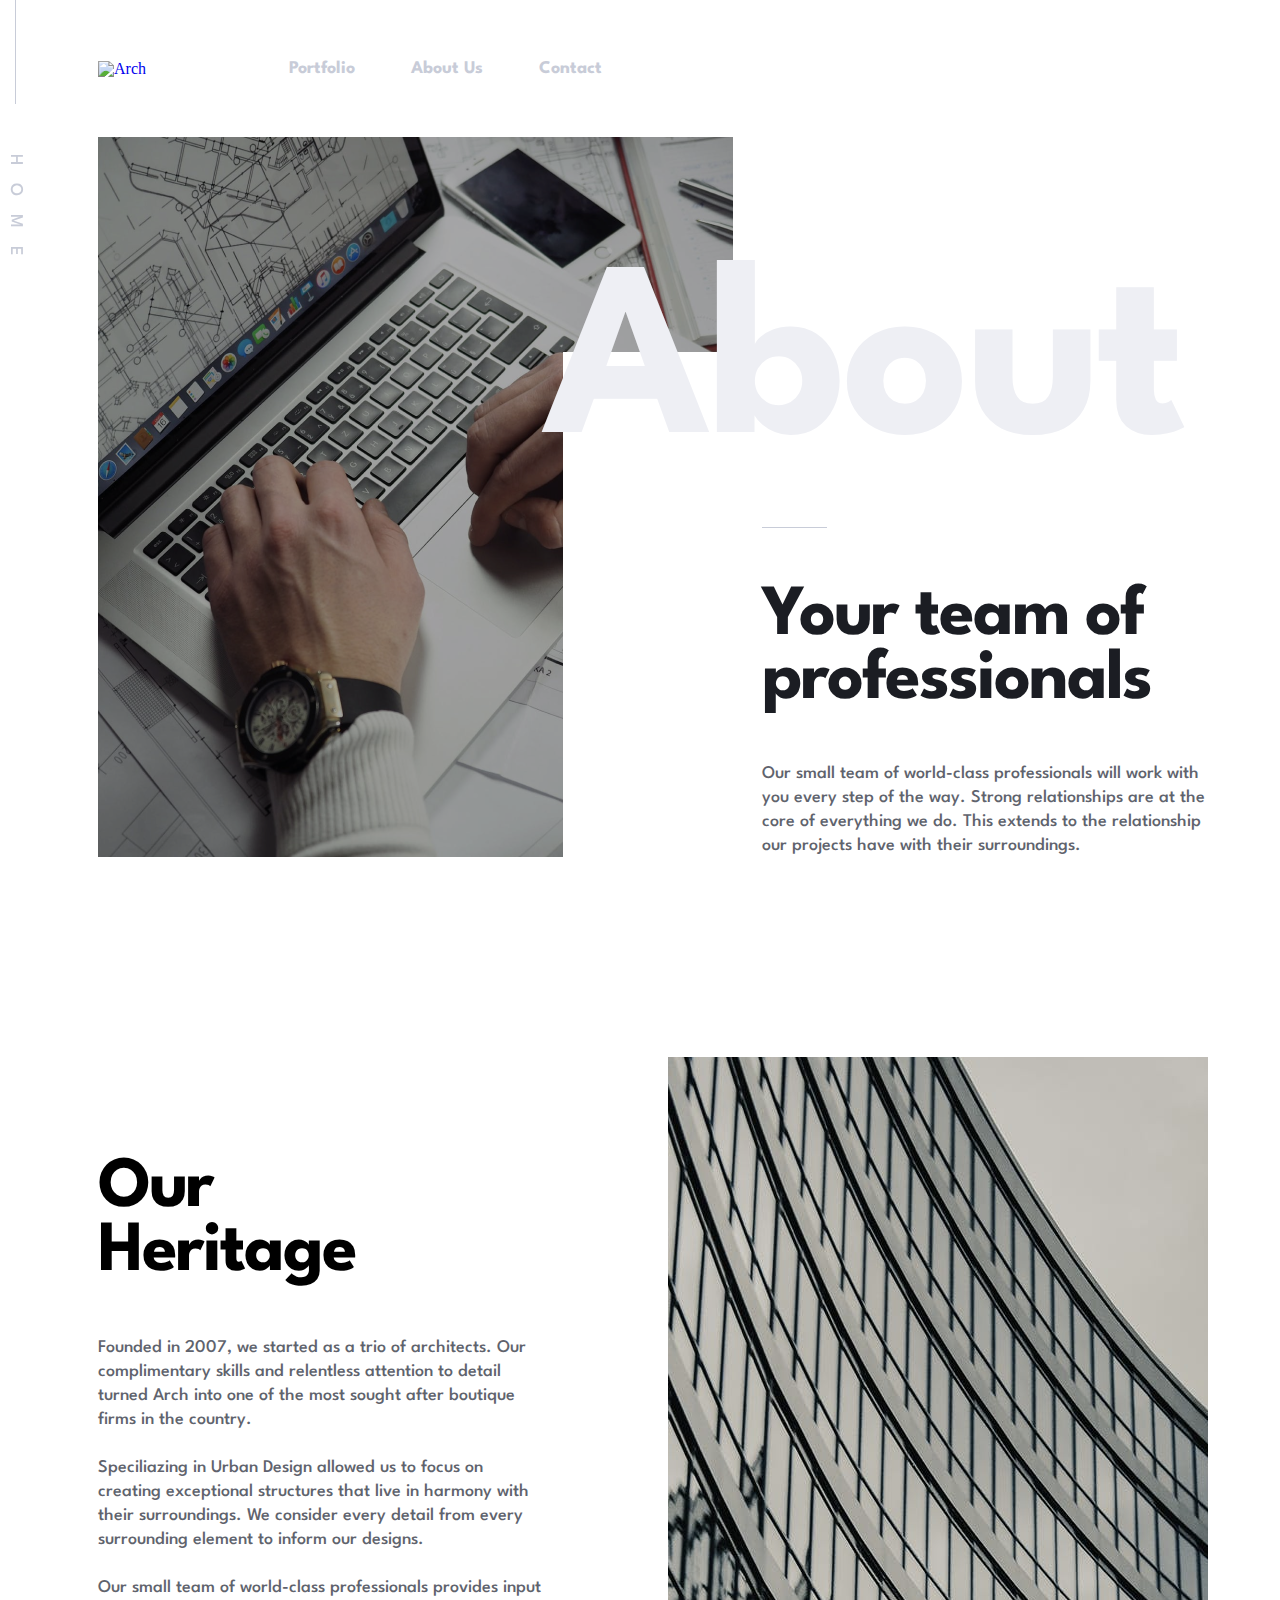
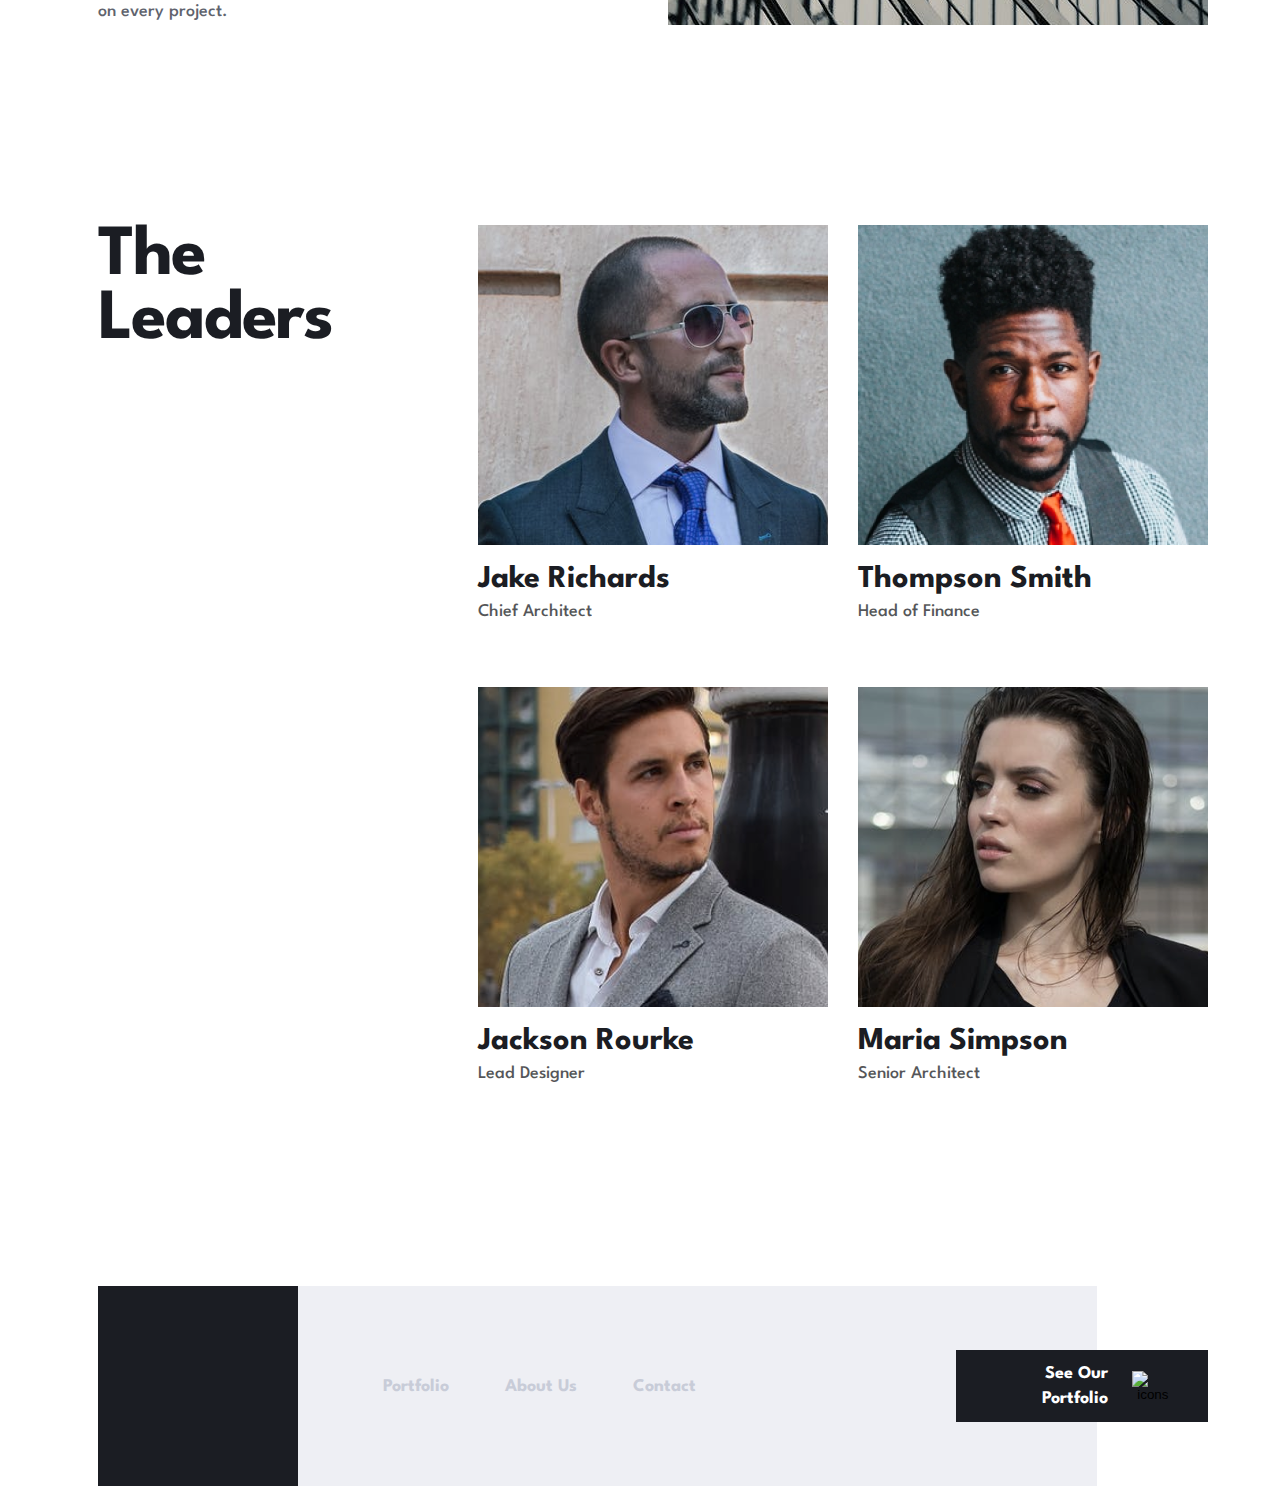
==== commit dc926cd3: "feat: add about media" ====
--- a/about.html
+++ b/about.html
@@ -69,7 +69,7 @@
       </section>
       <section class="leaders contianer">
         <h4>The Leaders</h4>
-        <div class="card">
+        <div class="cart">
           <div class="list">
             <article>
               <div class="richards">
--- a/css/import.css
+++ b/css/import.css
@@ -95,15 +95,15 @@
   padding: 0 34.5px;
   -moz-column-gap: 24px;
        column-gap: 24px;
-  background-color: #1B1D23;
+  background-color: #1b1d23;
   border: 0;
 }
 .btn-our:hover {
   cursor: pointer;
-  background-color: #60636D;
+  background-color: #60636d;
 }
 .btn-our:active {
-  background-color: #C8CCD8;
+  background-color: #c8ccd8;
 }
 
 .btn {
@@ -117,17 +117,17 @@
   font-weight: 700;
   line-height: 25px;
   text-align: center;
-  color: #7D828F;
+  color: #7d828f;
   background-color: white;
   border: 0;
 }
 .btn:hover {
   cursor: pointer;
-  background-color: #EEEFF4;
-  color: #7D828F;
+  background-color: #eeeff4;
+  color: #7d828f;
 }
 .btn:active {
-  background-color: #1B1D23;
+  background-color: #1b1d23;
   color: white;
 }
 
@@ -136,15 +136,15 @@
   display: flex;
   -moz-column-gap: 24px;
        column-gap: 24px;
-  background-color: #1B1D23;
+  background-color: #1b1d23;
   border: 0;
 }
 .btn-about-us:hover {
   cursor: pointer;
-  background-color: #60636D;
+  background-color: #60636d;
 }
 .btn-about-us:active {
-  background-color: #C8CCD8;
+  background-color: #c8ccd8;
 }
 
 .home-logo {
@@ -155,6 +155,7 @@
   flex-direction: column;
   align-items: center;
   position: fixed;
+  padding-left: 15px;
 }
 .home-logo .line {
   width: 1px;
@@ -175,6 +176,9 @@
 
 header {
   padding: 56px 0px;
+  display: flex;
+  justify-content: space-between;
+  align-items: center;
 }
 header nav {
   width: 100%;
@@ -201,6 +205,18 @@
 header nav ul li a:hover {
   cursor: pointer;
   color: #1b1d23;
+}
+header .gamburger {
+  height: 17px;
+  display: flex;
+  flex-direction: column;
+  justify-content: space-between;
+}
+header .gamburger div {
+  display: none;
+  width: 24px;
+  height: 3px;
+  background-color: #1B1D23;
 }
 
 .project {
@@ -268,6 +284,7 @@
 main .studio h2 {
   font-family: League Spartan;
   font-size: 250px;
+  font-weight: 700px;
   line-height: 200px;
   letter-spacing: -5px;
   text-align: left;
@@ -309,6 +326,7 @@
   height: 560px;
   background-image: url(../img/small-team.png);
   background-position: right top;
+  background-size: cover;
   display: flex;
   flex-direction: column;
   justify-content: center;
@@ -321,7 +339,6 @@
   width: 100%;
   max-width: 445px;
   margin-left: 190px;
-  margin-top: 167px;
 }
 main .small .team h3 {
   font-family: League Spartan;
@@ -370,14 +387,15 @@
   -moz-column-gap: 5px;
        column-gap: 5px;
 }
-main .card .de-sol {
+main .card button {
+  display: none;
+}
+main .card div {
   width: 100%;
   max-width: 350px;
-  height: 560px;
-  background-image: url(../img/de-sol.png);
-  background-repeat: no-repeat;
-}
-main .card .de-sol h5 {
+  max-height: 560px;
+}
+main .card div h5 {
   font-family: League Spartan;
   font-size: 250px;
   font-weight: 700;
@@ -390,6 +408,10 @@
   margin-right: -16px;
   margin-bottom: 212px;
 }
+main .card .de-sol {
+  background-image: url(../img/de-sol.png);
+  background-repeat: no-repeat;
+}
 main .card .de-sol .info {
   margin-left: 40px;
 }
@@ -410,24 +432,8 @@
   color: #fff;
 }
 main .card .tower {
-  width: 100%;
-  max-width: 350px;
-  height: 560px;
   background-image: url(../img/tower.png);
   background-repeat: no-repeat;
-}
-main .card .tower h5 {
-  font-family: League Spartan;
-  font-size: 250px;
-  font-weight: 700;
-  line-height: 200px;
-  letter-spacing: -5px;
-  text-align: right;
-  color: #ffffff;
-  opacity: 50%;
-  margin-top: 45px;
-  margin-right: -16px;
-  margin-bottom: 212px;
 }
 main .card .tower .info {
   margin-left: 40px;
@@ -449,24 +455,8 @@
   color: #fff;
 }
 main .card .prototype {
-  width: 100%;
-  max-width: 350px;
-  height: 560px;
   background-repeat: no-repeat;
   background-image: url(../img/protaype.png);
-}
-main .card .prototype h5 {
-  font-family: League Spartan;
-  font-size: 250px;
-  font-weight: 700;
-  line-height: 200px;
-  letter-spacing: -5px;
-  text-align: right;
-  color: #ffffff;
-  opacity: 50%;
-  margin-top: 45px;
-  margin-right: -16px;
-  margin-bottom: 212px;
 }
 main .card .prototype .info {
   margin-left: 40px;
@@ -649,23 +639,26 @@
   text-align: left;
   color: #1B1D23;
 }
-main .leaders .card {
-  width: 100%;
-  max-width: 730px;
+main .leaders .cart {
   display: flex;
   flex-direction: column;
   row-gap: 63px;
-}
-main .leaders .card .list {
+  width: 100%;
+  max-width: 730px;
+}
+main .leaders .cart .list {
+  width: 100%;
+  max-width: 730px;
   display: flex;
   -moz-column-gap: 30px;
        column-gap: 30px;
-}
-main .leaders .card .list article {
+  justify-content: space-between;
+}
+main .leaders .cart .list article {
   width: 100%;
   max-width: 350px;
 }
-main .leaders .card .list article h5 {
+main .leaders .cart .list article h5 {
   margin-top: 15px;
   font-family: League Spartan;
   font-size: 32px;
@@ -675,7 +668,7 @@
   color: #1B1D23;
   width: 350px;
 }
-main .leaders .card .list article p {
+main .leaders .cart .list article p {
   font-family: League Spartan;
   font-size: 18px;
   font-weight: 500;
@@ -684,7 +677,7 @@
   color: #1B1D23;
   opacity: 75%;
 }
-main .leaders .card .list article div {
+main .leaders .cart .list article div {
   width: 100%;
   max-width: 350px;
   height: 320px;
@@ -694,30 +687,242 @@
   -moz-column-gap: 32px;
        column-gap: 32px;
 }
-main .leaders .card .list article div a {
+main .leaders .cart .list article div a {
   display: none;
 }
-main .leaders .card .list article div:hover {
+main .leaders .cart .list article div:hover {
   cursor: pointer;
   opacity: 50%;
   background-color: #1B1D23;
 }
-main .leaders .card .list article div:hover a {
+main .leaders .cart .list article div:hover a {
   display: block;
 }
-main .leaders .card .list article .richards {
+main .leaders .cart .list article .richards {
   background-image: url(../img/Richards.png);
   background-repeat: no-repeat;
 }
-main .leaders .card .list article .smith {
+main .leaders .cart .list article .smith {
   background-repeat: no-repeat;
   background-image: url(../img/smith.png);
 }
-main .leaders .card .list article .rourke {
+main .leaders .cart .list article .rourke {
   background-repeat: no-repeat;
   background-image: url(../img/Rourke.png);
 }
-main .leaders .card .list article .simpson {
+main .leaders .cart .list article .simpson {
   background-repeat: no-repeat;
   background-image: url(../img/Simpson.png);
+}
+
+@media (max-width: 1350px) {
+  .contianer {
+    margin-left: 98px;
+    margin-right: 98px;
+  }
+}
+@media (max-width: 1010px) {
+  .project {
+    display: flex;
+    background-image: url(../img/project-tablet.png);
+    justify-content: center;
+  }
+  .project .project-info {
+    padding-left: 58px;
+  }
+  .section-btn {
+    display: none;
+  }
+  main .studio {
+    background-image: none;
+  }
+  main .studio h2 {
+    font-size: 120px;
+    letter-spacing: -3px;
+    margin-left: 0;
+  }
+  main .studio .studio-info {
+    margin-left: 0;
+    max-width: 100%;
+  }
+  main .small {
+    justify-content: center;
+    align-items: center;
+  }
+  main .small .team {
+    margin: 0;
+  }
+  main .card {
+    flex-direction: column;
+    align-items: flex-start;
+    row-gap: 24px;
+  }
+  main .card div {
+    max-width: 1010px;
+    background-size: cover;
+    height: 240px;
+  }
+  main .card div h5 {
+    margin-bottom: 0px;
+    margin-top: 29px;
+    margin-right: 11px;
+  }
+  main .card div .info {
+    margin-top: -80px;
+  }
+  main .card .de-sol {
+    background-image: url(../img/de-sol-tablet.png);
+  }
+  main .card .tower {
+    background-image: url(../img/tover-tablet.png);
+  }
+  main .card .prototype {
+    background-image: url(../img/protaype-tablet.png);
+  }
+}
+@media (max-width: 860px) {
+  footer nav {
+    max-width: 475px;
+    -moz-column-gap: 40px;
+         column-gap: 40px;
+  }
+  footer nav .div-arch {
+    width: 120px;
+    height: 120px;
+  }
+  footer nav .div-arch img {
+    width: 58px;
+    height: 24px;
+  }
+}
+@media (max-width: 790px) {
+  .contianer {
+    padding-left: 32px;
+    padding-right: 32px;
+    margin-left: 0;
+    margin-right: 0;
+  }
+  .home-logo {
+    display: none;
+  }
+  footer {
+    flex-direction: column;
+    gap: 32px;
+    background-image: linear-gradient(to top, #eeeff4 90%, #fff 90%);
+    padding-bottom: 48px;
+  }
+  footer nav {
+    flex-direction: column;
+    row-gap: 32px;
+  }
+  footer nav ul {
+    flex-direction: column;
+    row-gap: 32px;
+  }
+}
+@media (max-width: 570px) {
+  header {
+    padding-top: 32px;
+    padding-bottom: 32px;
+  }
+  header nav ul {
+    display: none;
+  }
+  header .gamburger div {
+    display: block;
+  }
+  .project {
+    height: 560px;
+  }
+  .project .project-info {
+    max-width: 320px;
+    padding: 116px 0px 0px 0px;
+  }
+  .project .project-info h1 {
+    font-size: 48px;
+    line-height: 48px;
+    letter-spacing: -1.2000000477px;
+  }
+  main .studio h2 {
+    display: none;
+  }
+  main .studio .studio-info h3 {
+    width: 100%;
+    max-width: 320px;
+    font-size: 48px;
+    line-height: 52px;
+    letter-spacing: -1.7142857313px;
+  }
+  main .studio .studio-info .line {
+    width: 65px;
+    height: 1px;
+    background-color: #C8CCD8;
+    margin-bottom: 68px;
+    margin-top: 77px;
+  }
+  main .small {
+    background-image: url(../img/small-mobele.png);
+    margin-top: 113px;
+    height: 560px;
+  }
+  main .small .team {
+    max-width: 300px;
+  }
+  main .small .team h3 {
+    font-size: 48px;
+    line-height: 52px;
+    letter-spacing: -1.7142857313px;
+  }
+  main .featured {
+    margin-top: 73px;
+    margin-bottom: 43px;
+  }
+  main .featured button {
+    display: none;
+  }
+  main .card button {
+    margin-top: 24px;
+    display: flex;
+    width: 100%;
+    height: 72px;
+    justify-content: center;
+  }
+  main .card button p {
+    font-family: League Spartan;
+    font-size: 18px;
+    font-weight: 700;
+    line-height: 25px;
+    text-align: right;
+    color: #fff;
+  }
+  main .card div h5 {
+    display: none;
+  }
+  main .card div .info {
+    margin-top: 153px;
+  }
+  footer {
+    margin-top: 72px;
+  }
+}
+@media (max-width: 1010px) {
+  main .heritage {
+    background-image: none;
+    width: 100%;
+  }
+  main .heritage .paragrif {
+    width: 100%;
+    max-width: 850px;
+  }
+  main .leaders {
+    flex-direction: column;
+    row-gap: 49px;
+  }
+  main .leaders .card {
+    max-width: 900px;
+  }
+  main .leaders .card .list {
+    width: 100%;
+    max-width: 900px;
+  }
 }/*# sourceMappingURL=import.css.map */